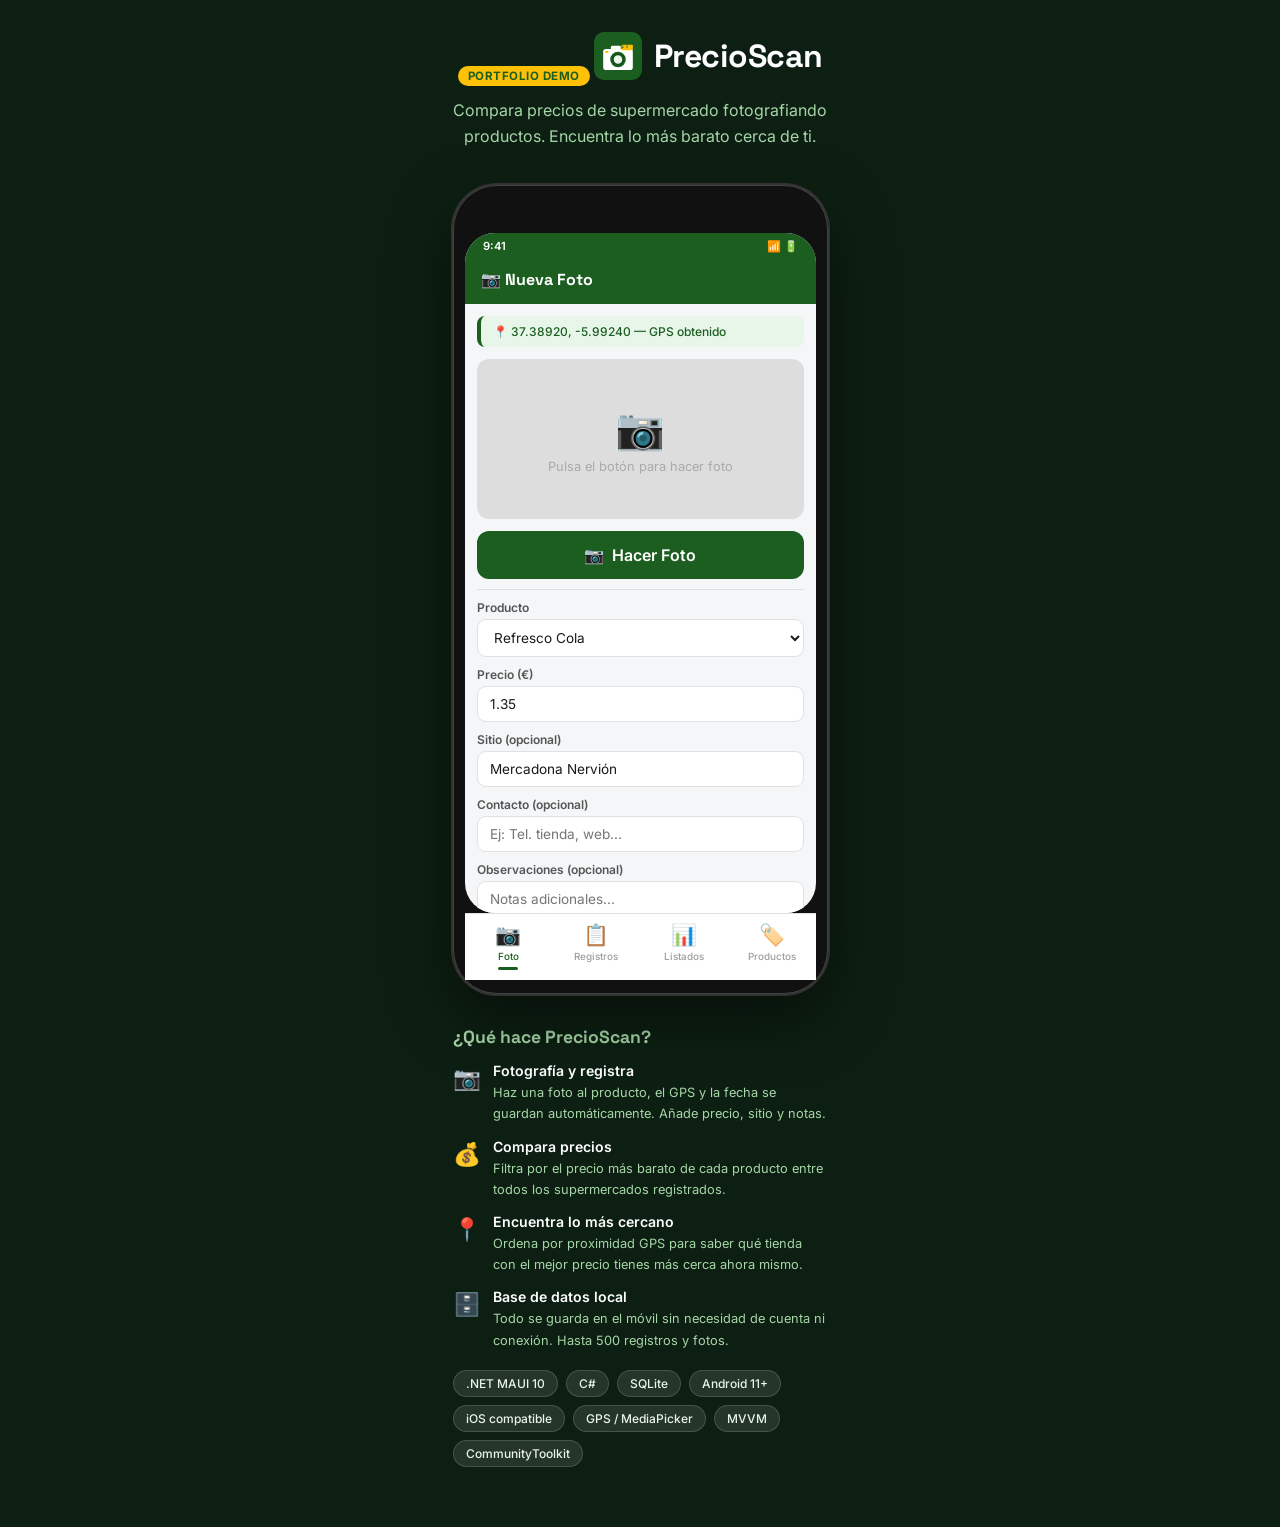
==== precioscan-demo.html @ 7a3cad57 "Presentacion estatica de la app En la imagen están las instrucciones" ====
<!DOCTYPE html>
<html lang="es">
<head>
<meta charset="UTF-8">
<meta name="viewport" content="width=device-width, initial-scale=1.0">
<title>PrecioScan — Demo</title>
<style>
  @import url('https://fonts.googleapis.com/css2?family=Inter:wght@400;500;600;700&family=Space+Grotesk:wght@500;700&display=swap');

  *, *::before, *::after { box-sizing: border-box; margin: 0; padding: 0; }

  :root {
    --verde: #1B5E20;
    --verde-mid: #2E7D32;
    --verde-light: #E8F5E9;
    --amarillo: #FFC107;
    --gris-bg: #F4F6F8;
    --gris-borde: #E0E0E0;
    --gris-texto: #757575;
    --negro: #1A1A1A;
    --blanco: #FFFFFF;
    --rojo: #C62828;
    --sombra: 0 2px 12px rgba(0,0,0,0.10);
    --radio: 14px;
  }

  body {
    font-family: 'Inter', sans-serif;
    background: #0D1F12;
    min-height: 100vh;
    display: flex;
    flex-direction: column;
    align-items: center;
    padding: 32px 16px 60px;
  }

  /* ── CABECERA ── */
  .hero {
    text-align: center;
    margin-bottom: 36px;
    color: #fff;
  }
  .hero-logo {
    display: inline-flex;
    align-items: center;
    gap: 12px;
    margin-bottom: 10px;
  }
  .hero-logo svg { width: 48px; height: 48px; }
  .hero-logo h1 {
    font-family: 'Space Grotesk', sans-serif;
    font-size: 2rem;
    font-weight: 700;
    letter-spacing: -0.5px;
  }
  .hero p {
    font-size: 1rem;
    color: #A5D6A7;
    max-width: 420px;
    margin: 0 auto;
    line-height: 1.6;
  }
  .badge {
    display: inline-block;
    background: #FFC107;
    color: #1B5E20;
    font-size: 0.72rem;
    font-weight: 700;
    padding: 3px 10px;
    border-radius: 20px;
    margin-bottom: 12px;
    letter-spacing: 0.5px;
    text-transform: uppercase;
  }

  /* ── MARCO MÓVIL ── */
  .phone-wrap {
    position: relative;
    width: 375px;
    max-width: 100%;
  }
  .phone-frame {
    background: #111;
    border-radius: 44px;
    padding: 14px 12px;
    box-shadow: 0 0 0 2px #333, 0 24px 60px rgba(0,0,0,0.5), inset 0 0 0 1px #444;
  }
  .phone-notch {
    width: 110px;
    height: 26px;
    background: #111;
    border-radius: 0 0 18px 18px;
    margin: 0 auto 8px;
    position: relative;
    z-index: 10;
  }
  .phone-screen {
    background: var(--gris-bg);
    border-radius: 30px;
    overflow: hidden;
    height: 680px;
    display: flex;
    flex-direction: column;
    position: relative;
  }

  /* ── STATUS BAR ── */
  .status-bar {
    background: var(--verde);
    color: #fff;
    display: flex;
    justify-content: space-between;
    align-items: center;
    padding: 6px 18px;
    font-size: 0.7rem;
    font-weight: 600;
    flex-shrink: 0;
  }

  /* ── TOPBAR ── */
  .topbar {
    background: var(--verde);
    color: #fff;
    padding: 10px 16px 14px;
    font-family: 'Space Grotesk', sans-serif;
    font-size: 1rem;
    font-weight: 700;
    flex-shrink: 0;
    display: flex;
    align-items: center;
    gap: 8px;
  }

  /* ── CONTENIDO ── */
  .screen-content {
    flex: 1;
    overflow-y: auto;
    overflow-x: hidden;
    scrollbar-width: none;
  }
  .screen-content::-webkit-scrollbar { display: none; }

  /* ── TAB BAR ── */
  .tabbar {
    background: #fff;
    border-top: 1px solid var(--gris-borde);
    display: flex;
    flex-shrink: 0;
    box-shadow: 0 -2px 8px rgba(0,0,0,0.06);
  }
  .tab-btn {
    flex: 1;
    display: flex;
    flex-direction: column;
    align-items: center;
    gap: 3px;
    padding: 8px 4px 10px;
    border: none;
    background: transparent;
    cursor: pointer;
    transition: all 0.15s;
    font-size: 0.62rem;
    color: #9E9E9E;
    font-family: 'Inter', sans-serif;
    font-weight: 500;
  }
  .tab-btn .icon { font-size: 1.3rem; }
  .tab-btn.active { color: var(--verde); }
  .tab-btn.active .tab-indicator {
    width: 20px; height: 3px;
    background: var(--verde);
    border-radius: 2px;
    margin-top: 2px;
  }

  /* ── PANTALLA: FOTO ── */
  .screen { display: none; padding: 0; }
  .screen.active { display: block; }

  .gps-bar {
    background: var(--verde-light);
    border-left: 4px solid var(--verde);
    margin: 12px;
    padding: 8px 12px;
    border-radius: 8px;
    font-size: 0.75rem;
    color: var(--verde);
    font-weight: 500;
  }

  .foto-preview {
    margin: 0 12px 12px;
    border-radius: 12px;
    overflow: hidden;
    height: 160px;
    background: #ddd;
    display: flex;
    align-items: center;
    justify-content: center;
    position: relative;
  }
  .foto-preview img {
    width: 100%; height: 100%; object-fit: cover;
  }
  .foto-placeholder {
    display: flex;
    flex-direction: column;
    align-items: center;
    gap: 6px;
    color: #aaa;
    font-size: 0.8rem;
  }
  .foto-placeholder .cam-icon { font-size: 2.5rem; }

  .btn-foto {
    margin: 0 12px 4px;
    background: var(--verde);
    color: #fff;
    border: none;
    border-radius: 12px;
    width: calc(100% - 24px);
    padding: 14px;
    font-size: 1rem;
    font-weight: 600;
    cursor: pointer;
    display: flex;
    align-items: center;
    justify-content: center;
    gap: 8px;
    transition: background 0.15s;
    font-family: 'Inter', sans-serif;
  }
  .btn-foto:hover { background: var(--verde-mid); }
  .btn-foto.tomada { background: #455A64; }

  .divider { height: 1px; background: var(--gris-borde); margin: 10px 12px; }

  .campo { margin: 0 12px 10px; }
  .campo label {
    display: block;
    font-size: 0.75rem;
    font-weight: 600;
    color: #555;
    margin-bottom: 4px;
  }
  .campo input, .campo select {
    width: 100%;
    padding: 9px 12px;
    border: 1.5px solid var(--gris-borde);
    border-radius: 9px;
    font-size: 0.85rem;
    font-family: 'Inter', sans-serif;
    background: #fff;
    color: var(--negro);
    outline: none;
    transition: border-color 0.15s;
  }
  .campo input:focus, .campo select:focus { border-color: var(--verde); }

  .btn-guardar {
    margin: 4px 12px 16px;
    background: #2E7D32;
    color: #fff;
    border: none;
    border-radius: 12px;
    width: calc(100% - 24px);
    padding: 13px;
    font-size: 0.95rem;
    font-weight: 600;
    cursor: pointer;
    font-family: 'Inter', sans-serif;
    transition: background 0.15s;
  }
  .btn-guardar:hover { background: var(--verde); }

  /* ── PANTALLA: REGISTROS ── */
  .registros-header {
    padding: 10px 14px 6px;
    font-size: 0.78rem;
    color: var(--gris-texto);
  }

  .card {
    background: #fff;
    border-radius: 12px;
    margin: 0 10px 8px;
    border: 1px solid var(--gris-borde);
    overflow: hidden;
    display: grid;
    grid-template-columns: 100px 1fr;
    grid-template-rows: auto auto;
    box-shadow: var(--sombra);
  }
  .card-img {
    grid-row: 1 / 3;
    width: 100px;
    height: 100px;
    object-fit: cover;
    background: #eee;
    display: flex;
    align-items: center;
    justify-content: center;
    font-size: 2rem;
  }
  .card-img img { width: 100%; height: 100%; object-fit: cover; }
  .card-top {
    display: flex;
    justify-content: space-between;
    align-items: center;
    padding: 10px 10px 4px;
  }
  .card-item { font-weight: 700; font-size: 0.9rem; color: var(--negro); }
  .card-precio { font-weight: 700; font-size: 0.95rem; color: #2E7D32; }
  .card-bottom {
    display: flex;
    justify-content: space-between;
    align-items: flex-end;
    padding: 0 6px 8px 10px;
  }
  .card-meta { font-size: 0.72rem; color: var(--gris-texto); line-height: 1.5; }
  .card-actions { display: flex; gap: 2px; }
  .card-btn {
    background: transparent;
    border: none;
    font-size: 1.1rem;
    cursor: pointer;
    padding: 4px 6px;
    border-radius: 6px;
    transition: background 0.1s;
  }
  .card-btn:hover { background: #f0f0f0; }

  /* ── PANTALLA: LISTADOS ── */
  .filtros {
    display: grid;
    grid-template-columns: 1fr 1fr;
    gap: 8px;
    padding: 12px;
  }
  .filtro-btn {
    padding: 11px 8px;
    border: none;
    border-radius: 10px;
    font-size: 0.82rem;
    font-weight: 600;
    cursor: pointer;
    font-family: 'Inter', sans-serif;
    background: #B0BEC5;
    color: #fff;
    transition: all 0.15s;
  }
  .filtro-btn.active { background: var(--verde); }
  .filtro-btn:hover { opacity: 0.9; }

  .resultados-header {
    padding: 0 14px 8px;
    font-size: 0.78rem;
    color: var(--gris-texto);
  }

  .list-card {
    background: #fff;
    border-radius: 12px;
    margin: 0 10px 8px;
    border: 1px solid var(--gris-borde);
    overflow: hidden;
    display: grid;
    grid-template-columns: 90px 1fr;
    box-shadow: var(--sombra);
  }
  .list-card-img {
    width: 90px; height: 90px;
    object-fit: cover;
    background: #eee;
    display: flex; align-items: center; justify-content: center;
    font-size: 1.8rem;
  }
  .list-card-img img { width: 100%; height: 100%; object-fit: cover; }
  .list-card-body { padding: 10px 12px; }
  .list-card-item { font-weight: 700; font-size: 0.9rem; color: var(--negro); }
  .list-card-precio { font-weight: 700; font-size: 1rem; color: #2E7D32; margin: 2px 0; }
  .list-card-meta { font-size: 0.72rem; color: var(--gris-texto); line-height: 1.6; }

  /* ── PANTALLA: PRODUCTOS ── */
  .add-box {
    background: #fff;
    margin: 12px;
    border-radius: 12px;
    padding: 12px;
    border: 1px solid var(--gris-borde);
    box-shadow: var(--sombra);
  }
  .add-box h3 { font-size: 0.85rem; font-weight: 700; margin-bottom: 8px; color: var(--negro); }
  .add-row { display: flex; gap: 8px; }
  .add-row input {
    flex: 1;
    padding: 9px 12px;
    border: 1.5px solid var(--gris-borde);
    border-radius: 9px;
    font-size: 0.85rem;
    font-family: 'Inter', sans-serif;
    outline: none;
  }
  .add-row input:focus { border-color: var(--verde); }
  .add-row button {
    background: var(--verde);
    color: #fff;
    border: none;
    border-radius: 9px;
    width: 40px;
    font-size: 1.2rem;
    cursor: pointer;
    transition: background 0.15s;
  }
  .add-row button:hover { background: var(--verde-mid); }

  .item-list { padding: 0 12px 16px; }
  .item-row {
    display: flex;
    align-items: center;
    padding: 10px 12px;
    background: #fff;
    border-radius: 9px;
    margin-bottom: 5px;
    border: 1px solid var(--gris-borde);
    font-size: 0.88rem;
    color: var(--negro);
    gap: 10px;
  }
  .item-dot {
    width: 8px; height: 8px;
    border-radius: 50%;
    background: var(--verde);
    flex-shrink: 0;
  }

  /* ── TOAST ── */
  .toast {
    position: absolute;
    bottom: 70px;
    left: 50%;
    transform: translateX(-50%) translateY(20px);
    background: #323232;
    color: #fff;
    padding: 10px 18px;
    border-radius: 20px;
    font-size: 0.8rem;
    font-weight: 500;
    white-space: nowrap;
    opacity: 0;
    transition: all 0.3s;
    pointer-events: none;
    z-index: 100;
  }
  .toast.show {
    opacity: 1;
    transform: translateX(-50%) translateY(0);
  }

  /* ── INFO LATERAL ── */
  .info-panel {
    margin-top: 32px;
    width: 375px;
    max-width: 100%;
    color: #fff;
  }
  .info-panel h2 {
    font-family: 'Space Grotesk', sans-serif;
    font-size: 1.1rem;
    font-weight: 700;
    margin-bottom: 14px;
    color: #A5D6A7;
  }
  .feature {
    display: flex;
    gap: 12px;
    align-items: flex-start;
    margin-bottom: 14px;
  }
  .feature-icon {
    font-size: 1.4rem;
    flex-shrink: 0;
    margin-top: 2px;
  }
  .feature-text strong {
    display: block;
    font-size: 0.88rem;
    font-weight: 600;
    margin-bottom: 2px;
  }
  .feature-text span {
    font-size: 0.8rem;
    color: #A5D6A7;
    line-height: 1.5;
  }
  .tech-stack {
    margin-top: 20px;
    display: flex;
    flex-wrap: wrap;
    gap: 8px;
  }
  .tech-tag {
    background: rgba(255,255,255,0.1);
    color: #E8F5E9;
    font-size: 0.75rem;
    font-weight: 500;
    padding: 5px 12px;
    border-radius: 20px;
    border: 1px solid rgba(255,255,255,0.15);
  }
</style>
</head>
<body>

<!-- CABECERA -->
<div class="hero">
  <div class="badge">Portfolio Demo</div>
  <div class="hero-logo">
    <svg viewBox="0 0 680 680" xmlns="http://www.w3.org/2000/svg">
      <rect width="680" height="680" rx="140" fill="#1B5E20"/>
      <rect x="130" y="240" width="420" height="300" rx="40" fill="#FFFFFF"/>
      <rect x="240" y="195" width="140" height="65" rx="20" fill="#FFFFFF"/>
      <circle cx="340" cy="390" r="110" fill="#1B5E20"/>
      <circle cx="340" cy="390" r="85" fill="#145214"/>
      <circle cx="340" cy="390" r="60" fill="#E8F5E9"/>
      <circle cx="315" cy="365" r="18" fill="#FFFFFF" opacity="0.6"/>
      <rect x="160" y="268" width="44" height="30" rx="8" fill="#FFC107"/>
      <rect x="390" y="180" width="160" height="80" rx="12" fill="#FFC107"/>
      <circle cx="408" cy="220" r="10" fill="#1B5E20"/>
      <line x1="408" y1="210" x2="408" y2="180" stroke="#1B5E20" stroke-width="5" stroke-linecap="round"/>
      <text x="468" y="231" font-family="Arial" font-size="42" font-weight="700" fill="#1B5E20" text-anchor="middle">€</text>
    </svg>
    <h1>PrecioScan</h1>
  </div>
  <p>Compara precios de supermercado fotografiando productos. Encuentra lo más barato cerca de ti.</p>
</div>

<!-- MÓVIL -->
<div class="phone-wrap">
  <div class="phone-frame">
    <div class="phone-notch"></div>
    <div class="phone-screen" id="phoneScreen">

      <div class="status-bar">
        <span>9:41</span>
        <span>📶 🔋</span>
      </div>

      <div class="topbar" id="topbarTitle">
        📷 Nueva Foto
      </div>

      <!-- ── PANTALLA FOTO ── -->
      <div class="screen active screen-content" id="screen-foto">

        <div class="gps-bar">📍 37.38920, -5.99240 — GPS obtenido</div>

        <div class="foto-preview" id="fotoPreview">
          <div class="foto-placeholder" id="fotoPlaceholder">
            <span class="cam-icon">📷</span>
            <span>Pulsa el botón para hacer foto</span>
          </div>
          <img id="fotoImg" src="" style="display:none" alt="foto producto"/>
        </div>

        <button class="btn-foto" id="btnFoto" onclick="hacerFoto()">
          📷 &nbsp;Hacer Foto
        </button>

        <div class="divider"></div>

        <div class="campo">
          <label>Producto</label>
          <select id="selectItem">
            <option value="">Selecciona un producto...</option>
            <option>Aceite de oliva</option>
            <option>Leche</option>
            <option>Arroz</option>
            <option selected>Refresco Cola</option>
            <option>Huevos (docena)</option>
            <option>Yogur</option>
            <option>Pollo (kg)</option>
            <option>Sandía</option>
          </select>
        </div>

        <div class="campo">
          <label>Precio (€)</label>
          <input type="number" id="inputPrecio" placeholder="0,00" value="1.35"/>
        </div>

        <div class="campo">
          <label>Sitio (opcional)</label>
          <input type="text" id="inputSitio" placeholder="Ej: Mercadona Nervión" value="Mercadona Nervión"/>
        </div>

        <div class="campo">
          <label>Contacto (opcional)</label>
          <input type="text" placeholder="Ej: Tel. tienda, web..."/>
        </div>

        <div class="campo">
          <label>Observaciones (opcional)</label>
          <input type="text" placeholder="Notas adicionales..."/>
        </div>

        <button class="btn-guardar" onclick="guardarRegistro()">💾 &nbsp;Guardar Registro</button>
      </div>

      <!-- ── PANTALLA REGISTROS ── -->
      <div class="screen screen-content" id="screen-registros">
        <div class="registros-header" id="registrosCount">4 registros guardados</div>

        <div id="listaRegistros">
          <div class="card">
            <div class="card-img">🥛</div>
            <div class="card-top">
              <span class="card-item">Leche</span>
              <span class="card-precio">0,89 €</span>
            </div>
            <div class="card-bottom">
              <div class="card-meta">Lidl Triana<br>📍 37.3841 · 12/06/25</div>
              <div class="card-actions">
                <button class="card-btn" title="Editar">✏️</button>
                <button class="card-btn" title="Borrar" onclick="borrarCard(this)">🗑️</button>
              </div>
            </div>
          </div>

          <div class="card">
            <div class="card-img">🍚</div>
            <div class="card-top">
              <span class="card-item">Arroz</span>
              <span class="card-precio">1,15 €</span>
            </div>
            <div class="card-bottom">
              <div class="card-meta">Carrefour SF<br>📍 37.3912 · 10/06/25</div>
              <div class="card-actions">
                <button class="card-btn">✏️</button>
                <button class="card-btn" onclick="borrarCard(this)">🗑️</button>
              </div>
            </div>
          </div>

          <div class="card">
            <div class="card-img">🫒</div>
            <div class="card-top">
              <span class="card-item">Aceite de oliva</span>
              <span class="card-precio">4,50 €</span>
            </div>
            <div class="card-bottom">
              <div class="card-meta">Mercadona Nervión<br>📍 37.3890 · 09/06/25</div>
              <div class="card-actions">
                <button class="card-btn">✏️</button>
                <button class="card-btn" onclick="borrarCard(this)">🗑️</button>
              </div>
            </div>
          </div>

          <div class="card">
            <div class="card-img">🥤</div>
            <div class="card-top">
              <span class="card-item">Refresco Cola</span>
              <span class="card-precio">1,55 €</span>
            </div>
            <div class="card-bottom">
              <div class="card-meta">Alcampo Este<br>📍 37.4012 · 08/06/25</div>
              <div class="card-actions">
                <button class="card-btn">✏️</button>
                <button class="card-btn" onclick="borrarCard(this)">🗑️</button>
              </div>
            </div>
          </div>
        </div>
      </div>

      <!-- ── PANTALLA LISTADOS ── -->
      <div class="screen screen-content" id="screen-listados">
        <div class="filtros">
          <button class="filtro-btn active" id="btnPrecio" onclick="filtrar('precio')">💰 Más Baratos</button>
          <button class="filtro-btn" id="btnCercania" onclick="filtrar('cercania')">📍 Más Cercanos</button>
        </div>
        <div class="resultados-header" id="resultadosHeader">4 productos encontrados · filtro: precio</div>

        <div id="listaResultados">
          <div class="list-card">
            <div class="list-card-img">🥛</div>
            <div class="list-card-body">
              <div class="list-card-item">Leche</div>
              <div class="list-card-precio">💰 0,89 €</div>
              <div class="list-card-meta">Lidl Triana · 📍 0,3 km · 🗓 12/06/25</div>
            </div>
          </div>
          <div class="list-card">
            <div class="list-card-img">🍚</div>
            <div class="list-card-body">
              <div class="list-card-item">Arroz</div>
              <div class="list-card-precio">💰 1,15 €</div>
              <div class="list-card-meta">Carrefour SF · 📍 0,8 km · 🗓 10/06/25</div>
            </div>
          </div>
          <div class="list-card">
            <div class="list-card-img">🥤</div>
            <div class="list-card-body">
              <div class="list-card-item">Refresco Cola</div>
              <div class="list-card-precio">💰 1,35 €</div>
              <div class="list-card-meta">Mercadona Nervión · 📍 0,5 km · 🗓 09/06/25</div>
            </div>
          </div>
          <div class="list-card">
            <div class="list-card-img">🫒</div>
            <div class="list-card-body">
              <div class="list-card-item">Aceite de oliva</div>
              <div class="list-card-precio">💰 4,50 €</div>
              <div class="list-card-meta">Mercadona Nervión · 📍 0,5 km · 🗓 09/06/25</div>
            </div>
          </div>
        </div>
      </div>

      <!-- ── PANTALLA PRODUCTOS ── -->
      <div class="screen screen-content" id="screen-productos">
        <div class="add-box">
          <h3>Añadir producto</h3>
          <div class="add-row">
            <input type="text" id="inputNuevoItem" placeholder="Nombre del producto..."/>
            <button onclick="agregarItem()">➕</button>
          </div>
        </div>

        <div class="item-list" id="itemList">
          <div class="item-row"><div class="item-dot"></div>Aceite de oliva</div>
          <div class="item-row"><div class="item-dot"></div>Agua mineral</div>
          <div class="item-row"><div class="item-dot"></div>Arroz</div>
          <div class="item-row"><div class="item-dot"></div>Azúcar</div>
          <div class="item-row"><div class="item-dot"></div>Café</div>
          <div class="item-row"><div class="item-dot"></div>Cereza</div>
          <div class="item-row"><div class="item-dot"></div>Huevos (docena)</div>
          <div class="item-row"><div class="item-dot"></div>Leche</div>
          <div class="item-row"><div class="item-dot"></div>Melón</div>
          <div class="item-row"><div class="item-dot"></div>Pollo (kg)</div>
          <div class="item-row"><div class="item-dot"></div>Refresco Cola</div>
          <div class="item-row"><div class="item-dot"></div>Sandía</div>
          <div class="item-row"><div class="item-dot"></div>Yogur</div>
        </div>
      </div>

      <!-- Toast -->
      <div class="toast" id="toast"></div>

    </div><!-- phone-screen -->

    <!-- TAB BAR -->
    <div class="tabbar">
      <button class="tab-btn active" id="tab-foto" onclick="cambiarTab('foto', '📷 Nueva Foto')">
        <span class="icon">📷</span>
        <span>Foto</span>
        <div class="tab-indicator"></div>
      </button>
      <button class="tab-btn" id="tab-registros" onclick="cambiarTab('registros', '📋 Registros')">
        <span class="icon">📋</span>
        <span>Registros</span>
      </button>
      <button class="tab-btn" id="tab-listados" onclick="cambiarTab('listados', '📊 Listados')">
        <span class="icon">📊</span>
        <span>Listados</span>
      </button>
      <button class="tab-btn" id="tab-productos" onclick="cambiarTab('productos', '🏷️ Productos')">
        <span class="icon">🏷️</span>
        <span>Productos</span>
      </button>
    </div>

  </div><!-- phone-frame -->
</div><!-- phone-wrap -->

<!-- INFO PANEL -->
<div class="info-panel">
  <h2>¿Qué hace PrecioScan?</h2>

  <div class="feature">
    <div class="feature-icon">📷</div>
    <div class="feature-text">
      <strong>Fotografía y registra</strong>
      <span>Haz una foto al producto, el GPS y la fecha se guardan automáticamente. Añade precio, sitio y notas.</span>
    </div>
  </div>
  <div class="feature">
    <div class="feature-icon">💰</div>
    <div class="feature-text">
      <strong>Compara precios</strong>
      <span>Filtra por el precio más barato de cada producto entre todos los supermercados registrados.</span>
    </div>
  </div>
  <div class="feature">
    <div class="feature-icon">📍</div>
    <div class="feature-text">
      <strong>Encuentra lo más cercano</strong>
      <span>Ordena por proximidad GPS para saber qué tienda con el mejor precio tienes más cerca ahora mismo.</span>
    </div>
  </div>
  <div class="feature">
    <div class="feature-icon">🗄️</div>
    <div class="feature-text">
      <strong>Base de datos local</strong>
      <span>Todo se guarda en el móvil sin necesidad de cuenta ni conexión. Hasta 500 registros y fotos.</span>
    </div>
  </div>

  <div class="tech-stack">
    <span class="tech-tag">.NET MAUI 10</span>
    <span class="tech-tag">C#</span>
    <span class="tech-tag">SQLite</span>
    <span class="tech-tag">Android 11+</span>
    <span class="tech-tag">iOS compatible</span>
    <span class="tech-tag">GPS / MediaPicker</span>
    <span class="tech-tag">MVVM</span>
    <span class="tech-tag">CommunityToolkit</span>
  </div>
</div>

<script>
  const fotos = ['🥤','🥛','🍚','🫒','🥚','🍗'];
  let fotoTomada = false;
  let registroCount = 4;
  let tabActual = 'foto';

  function cambiarTab(tab, titulo) {
    document.querySelectorAll('.screen').forEach(s => s.classList.remove('active'));
    document.querySelectorAll('.tab-btn').forEach(b => {
      b.classList.remove('active');
      const ind = b.querySelector('.tab-indicator');
      if (ind) ind.remove();
    });
    document.getElementById('screen-' + tab).classList.add('active');
    const btn = document.getElementById('tab-' + tab);
    btn.classList.add('active');
    const ind = document.createElement('div');
    ind.className = 'tab-indicator';
    btn.appendChild(ind);
    document.getElementById('topbarTitle').textContent = titulo;
    tabActual = tab;
  }

  function hacerFoto() {
    const btn = document.getElementById('btnFoto');
    const placeholder = document.getElementById('fotoPlaceholder');
    const img = document.getElementById('fotoImg');
    if (!fotoTomada) {
      btn.textContent = '✅  Foto tomada — vuelve a hacer otra';
      btn.classList.add('tomada');
      placeholder.style.display = 'none';
      img.src = 'https://placehold.co/351x160/E8F5E9/1B5E20?text=📷+Foto+guardada';
      img.style.display = 'block';
      fotoTomada = true;
      mostrarToast('📍 GPS registrado · Foto guardada');
    } else {
      btn.textContent = '📷  Hacer Foto';
      btn.classList.remove('tomada');
      placeholder.style.display = 'flex';
      img.style.display = 'none';
      fotoTomada = false;
    }
  }

  function guardarRegistro() {
    if (!fotoTomada) {
      mostrarToast('⚠️ Primero haz una foto');
      return;
    }
    const item = document.getElementById('selectItem').value || 'Producto';
    const precio = document.getElementById('inputPrecio').value || '0.00';
    const sitio = document.getElementById('inputSitio').value || 'Sin sitio';
    registroCount++;
    document.getElementById('registrosCount').textContent = registroCount + ' registros guardados';

    const emojis = {'Leche':'🥛','Arroz':'🍚','Aceite de oliva':'🫒','Refresco Cola':'🥤','Huevos (docena)':'🥚','Yogur':'🫙','Pollo (kg)':'🍗','Sandía':'🍉'};
    const emoji = emojis[item] || '📦';

    const card = document.createElement('div');
    card.className = 'card';
    const hoy = new Date();
    const fecha = `${String(hoy.getDate()).padStart(2,'0')}/${String(hoy.getMonth()+1).padStart(2,'0')}/${String(hoy.getFullYear()).slice(2)}`;
    card.innerHTML = `
      <div class="card-img">${emoji}</div>
      <div class="card-top">
        <span class="card-item">${item}</span>
        <span class="card-precio">${parseFloat(precio).toFixed(2)} €</span>
      </div>
      <div class="card-bottom">
        <div class="card-meta">${sitio}<br>📍 37.3892 · ${fecha}</div>
        <div class="card-actions">
          <button class="card-btn">✏️</button>
          <button class="card-btn" onclick="borrarCard(this)">🗑️</button>
        </div>
      </div>`;
    document.getElementById('listaRegistros').prepend(card);
    mostrarToast('✅ Registro guardado correctamente');

    // Reset
    document.getElementById('btnFoto').textContent = '📷  Hacer Foto';
    document.getElementById('btnFoto').classList.remove('tomada');
    document.getElementById('fotoPlaceholder').style.display = 'flex';
    document.getElementById('fotoImg').style.display = 'none';
    fotoTomada = false;
  }

  function borrarCard(btn) {
    const card = btn.closest('.card');
    card.style.transition = 'opacity 0.3s, transform 0.3s';
    card.style.opacity = '0';
    card.style.transform = 'translateX(30px)';
    setTimeout(() => {
      card.remove();
      registroCount = Math.max(0, registroCount - 1);
      document.getElementById('registrosCount').textContent = registroCount + ' registros guardados';
    }, 300);
    mostrarToast('🗑️ Registro eliminado');
  }

  function filtrar(tipo) {
    document.getElementById('btnPrecio').classList.toggle('active', tipo === 'precio');
    document.getElementById('btnCercania').classList.toggle('active', tipo === 'cercania');

    const datos = tipo === 'precio' ? [
      {emoji:'🥛', item:'Leche', precio:'0,89 €', meta:'Lidl Triana · 📍 0,3 km · 🗓 12/06/25'},
      {emoji:'🍚', item:'Arroz', precio:'1,15 €', meta:'Carrefour SF · 📍 0,8 km · 🗓 10/06/25'},
      {emoji:'🥤', item:'Refresco Cola', precio:'1,35 €', meta:'Mercadona Nervión · 📍 0,5 km · 🗓 09/06/25'},
      {emoji:'🫒', item:'Aceite de oliva', precio:'4,50 €', meta:'Mercadona Nervión · 📍 0,5 km · 🗓 09/06/25'},
    ] : [
      {emoji:'🥛', item:'Leche', precio:'0,89 €', meta:'Lidl Triana · 📍 0,3 km · 🗓 12/06/25'},
      {emoji:'🥤', item:'Refresco Cola', precio:'1,35 €', meta:'Mercadona Nervión · 📍 0,5 km · 🗓 09/06/25'},
      {emoji:'🫒', item:'Aceite de oliva', precio:'4,50 €', meta:'Mercadona Nervión · 📍 0,5 km · 🗓 09/06/25'},
      {emoji:'🍚', item:'Arroz', precio:'1,25 €', meta:'Carrefour SF · 📍 0,8 km · 🗓 10/06/25'},
    ];

    const label = tipo === 'precio' ? 'precio' : 'cercanía';
    document.getElementById('resultadosHeader').textContent = `${datos.length} productos encontrados · filtro: ${label}`;
    const lista = document.getElementById('listaResultados');
    lista.innerHTML = datos.map(d => `
      <div class="list-card">
        <div class="list-card-img">${d.emoji}</div>
        <div class="list-card-body">
          <div class="list-card-item">${d.item}</div>
          <div class="list-card-precio">💰 ${d.precio}</div>
          <div class="list-card-meta">${d.meta}</div>
        </div>
      </div>`).join('');
    mostrarToast(tipo === 'precio' ? '💰 Ordenado por precio' : '📍 Ordenado por cercanía');
  }

  function agregarItem() {
    const input = document.getElementById('inputNuevoItem');
    const val = input.value.trim();
    if (!val) return;
    const lista = document.getElementById('itemList');
    const row = document.createElement('div');
    row.className = 'item-row';
    row.innerHTML = `<div class="item-dot"></div>${val}`;
    lista.appendChild(row);
    input.value = '';
    mostrarToast(`✅ "${val}" añadido`);
  }

  function mostrarToast(msg) {
    const t = document.getElementById('toast');
    t.textContent = msg;
    t.classList.add('show');
    setTimeout(() => t.classList.remove('show'), 2200);
  }

  document.getElementById('inputNuevoItem').addEventListener('keydown', e => {
    if (e.key === 'Enter') agregarItem();
  });
</script>
</body>
</html>
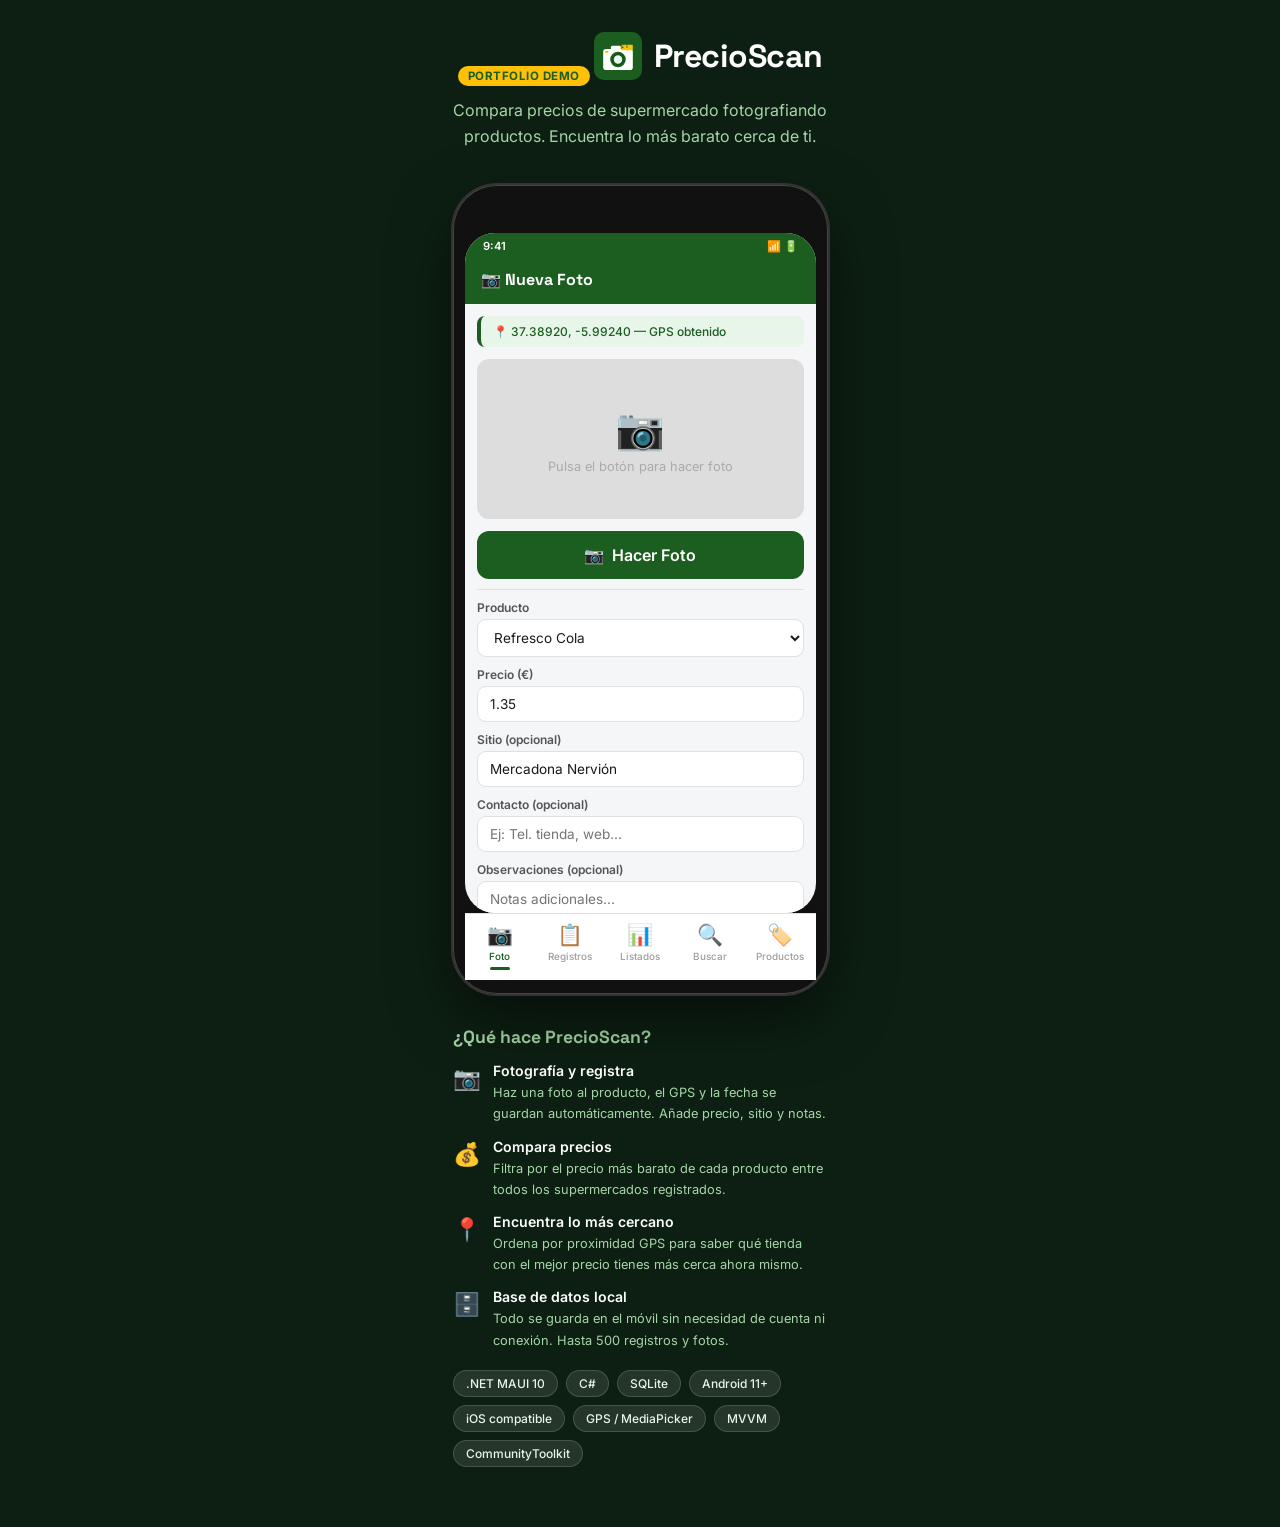
==== commit fda9a045: "Actualizacion" ====
--- a/precioscan-demo.html
+++ b/precioscan-demo.html
@@ -380,6 +380,55 @@
   .list-card-item { font-weight: 700; font-size: 0.9rem; color: var(--negro); }
   .list-card-precio { font-weight: 700; font-size: 1rem; color: #2E7D32; margin: 2px 0; }
   .list-card-meta { font-size: 0.72rem; color: var(--gris-texto); line-height: 1.6; }
+
+  /* ── PANTALLA: BÚSQUEDA ── */
+  .search-box {
+    background: #fff;
+    margin: 12px;
+    border-radius: 12px;
+    padding: 10px 12px;
+    border: 1px solid var(--gris-borde);
+    box-shadow: var(--sombra);
+    display: flex;
+    gap: 8px;
+    align-items: center;
+  }
+  .search-box input {
+    flex: 1;
+    border: none;
+    outline: none;
+    font-size: 0.88rem;
+    font-family: 'Inter', sans-serif;
+    color: var(--negro);
+  }
+  .search-box input::placeholder { color: #bbb; }
+  .search-clear {
+    background: transparent;
+    border: none;
+    font-size: 1rem;
+    cursor: pointer;
+    color: #aaa;
+    padding: 2px 4px;
+    border-radius: 4px;
+  }
+  .search-clear:hover { color: #555; }
+  .search-info {
+    padding: 0 14px 6px;
+    font-size: 0.78rem;
+    color: var(--gris-texto);
+    min-height: 20px;
+  }
+  .busqueda-empty {
+    display: flex;
+    flex-direction: column;
+    align-items: center;
+    gap: 10px;
+    padding: 50px 20px;
+    color: #aaa;
+    font-size: 0.88rem;
+    text-align: center;
+  }
+  .busqueda-empty span:first-child { font-size: 2.8rem; }
 
   /* ── PANTALLA: PRODUCTOS ── */
   .add-box {
@@ -718,6 +767,23 @@
         </div>
       </div>
 
+      <!-- ── PANTALLA BÚSQUEDA ── -->
+      <div class="screen screen-content" id="screen-busqueda">
+        <div class="search-box">
+          <span>🔍</span>
+          <input type="text" id="inputBusqueda" placeholder="Buscar producto, sitio, contacto..."
+                 oninput="buscarRegistros(this.value)" />
+          <button class="search-clear" onclick="limpiarBusqueda()" title="Limpiar">✕</button>
+        </div>
+        <div class="search-info" id="searchInfo"></div>
+        <div id="busquedaResultados">
+          <div class="busqueda-empty">
+            <span>🔍</span>
+            <span>Escribe para buscar por producto, sitio o contacto</span>
+          </div>
+        </div>
+      </div>
+
       <!-- ── PANTALLA PRODUCTOS ── -->
       <div class="screen screen-content" id="screen-productos">
         <div class="add-box">
@@ -764,6 +830,10 @@
       <button class="tab-btn" id="tab-listados" onclick="cambiarTab('listados', '📊 Listados')">
         <span class="icon">📊</span>
         <span>Listados</span>
+      </button>
+      <button class="tab-btn" id="tab-busqueda" onclick="cambiarTab('busqueda', '🔍 Búsqueda')">
+        <span class="icon">🔍</span>
+        <span>Buscar</span>
       </button>
       <button class="tab-btn" id="tab-productos" onclick="cambiarTab('productos', '🏷️ Productos')">
         <span class="icon">🏷️</span>
@@ -820,7 +890,72 @@
 </div>
 
 <script>
-  const fotos = ['🥤','🥛','🍚','🫒','🥚','🍗'];
+  // Datos de ejemplo para búsqueda
+  const registrosEjemplo = [
+    {emoji:'🥛', item:'Leche', precio:'0,89', sitio:'Lidl Triana', contacto:'', fecha:'12/06/25', lat:'37.3841'},
+    {emoji:'🍚', item:'Arroz', precio:'1,15', sitio:'Carrefour SF', contacto:'954 123 456', fecha:'10/06/25', lat:'37.3912'},
+    {emoji:'🫒', item:'Aceite de oliva', precio:'4,50', sitio:'Mercadona Nervión', contacto:'', fecha:'09/06/25', lat:'37.3890'},
+    {emoji:'🥤', item:'Refresco Cola', precio:'1,55', sitio:'Alcampo Este', contacto:'', fecha:'08/06/25', lat:'37.4012'},
+    {emoji:'🍉', item:'Sandía', precio:'2,30', sitio:'Mercadona Nervión', contacto:'', fecha:'07/06/25', lat:'37.3890'},
+    {emoji:'🍑', item:'Melocotón', precio:'3,20', sitio:'Lidl Triana', contacto:'', fecha:'06/06/25', lat:'37.3841'},
+    {emoji:'🍈', item:'Melón', precio:'1,80', sitio:'Carrefour SF', contacto:'', fecha:'05/06/25', lat:'37.3912'},
+    {emoji:'🍗', item:'Pollo (kg)', precio:'3,90', sitio:'Mercadona Nervión', contacto:'', fecha:'04/06/25', lat:'37.3890'},
+    {emoji:'🥚', item:'Huevos (docena)', precio:'2,10', sitio:'Lidl Triana', contacto:'', fecha:'03/06/25', lat:'37.3841'},
+    {emoji:'🫙', item:'Yogur', precio:'0,65', sitio:'Alcampo Este', contacto:'', fecha:'02/06/25', lat:'37.4012'},
+    {emoji:'🥛', item:'Leche', precio:'0,95', sitio:'Mercadona Nervión', contacto:'', fecha:'01/06/25', lat:'37.3890'},
+    {emoji:'🍈', item:'Melón', precio:'2,10', sitio:'Alcampo Este', contacto:'', fecha:'31/05/25', lat:'37.4012'},
+  ];
+
+  function buscarRegistros(termino) {
+    const t = termino.trim().toLowerCase();
+    const info = document.getElementById('searchInfo');
+    const lista = document.getElementById('busquedaResultados');
+
+    if (!t) {
+      info.textContent = '';
+      lista.innerHTML = `<div class="busqueda-empty"><span>🔍</span><span>Escribe para buscar por producto, sitio o contacto</span></div>`;
+      return;
+    }
+
+    const encontrados = registrosEjemplo.filter(r =>
+      r.item.toLowerCase().includes(t) ||
+      r.sitio.toLowerCase().includes(t) ||
+      r.contacto.toLowerCase().includes(t)
+    );
+
+    info.textContent = encontrados.length === 0 ? 'Sin resultados' :
+      encontrados.length === 1 ? '1 resultado' : `${encontrados.length} resultados`;
+
+    if (encontrados.length === 0) {
+      lista.innerHTML = `<div class="busqueda-empty"><span>😕</span><span>Sin resultados para "<strong>${termino}</strong>"</span></div>`;
+      return;
+    }
+
+    lista.innerHTML = encontrados.map(r => `
+      <div class="card" style="margin:0 10px 8px;border-radius:12px;box-shadow:0 2px 12px rgba(0,0,0,.10)">
+        <div class="card-img">${r.emoji}</div>
+        <div class="card-top">
+          <span class="card-item">${r.item}</span>
+          <span class="card-precio">${r.precio} €</span>
+        </div>
+        <div class="card-bottom">
+          <div class="card-meta">${r.sitio}${r.contacto ? '<br>' + r.contacto : ''}<br>📍 ${r.lat} · ${r.fecha}</div>
+          <div class="card-actions">
+            <button class="card-btn">✏️</button>
+            <button class="card-btn">🗑️</button>
+          </div>
+        </div>
+      </div>`).join('');
+  }
+
+  function limpiarBusqueda() {
+    const input = document.getElementById('inputBusqueda');
+    input.value = '';
+    buscarRegistros('');
+    input.focus();
+  }
+
+
   let fotoTomada = false;
   let registroCount = 4;
   let tabActual = 'foto';
